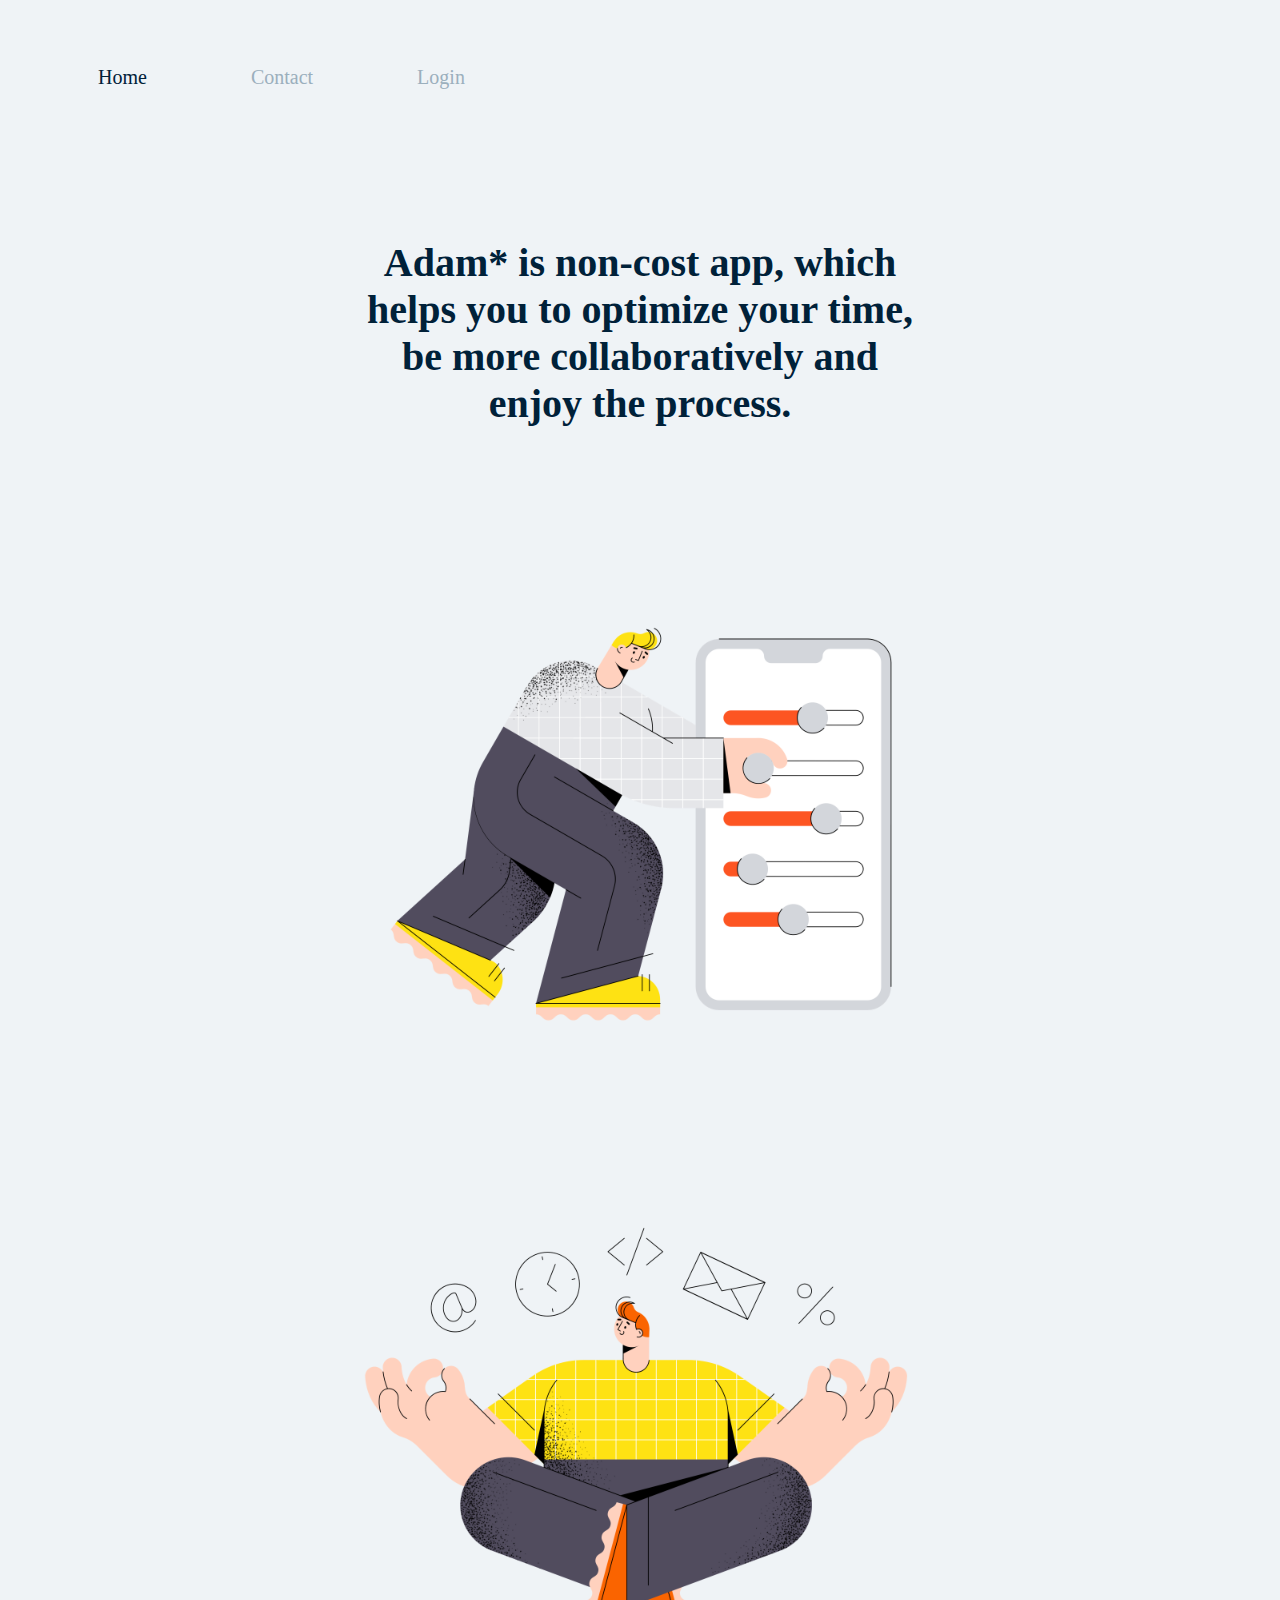
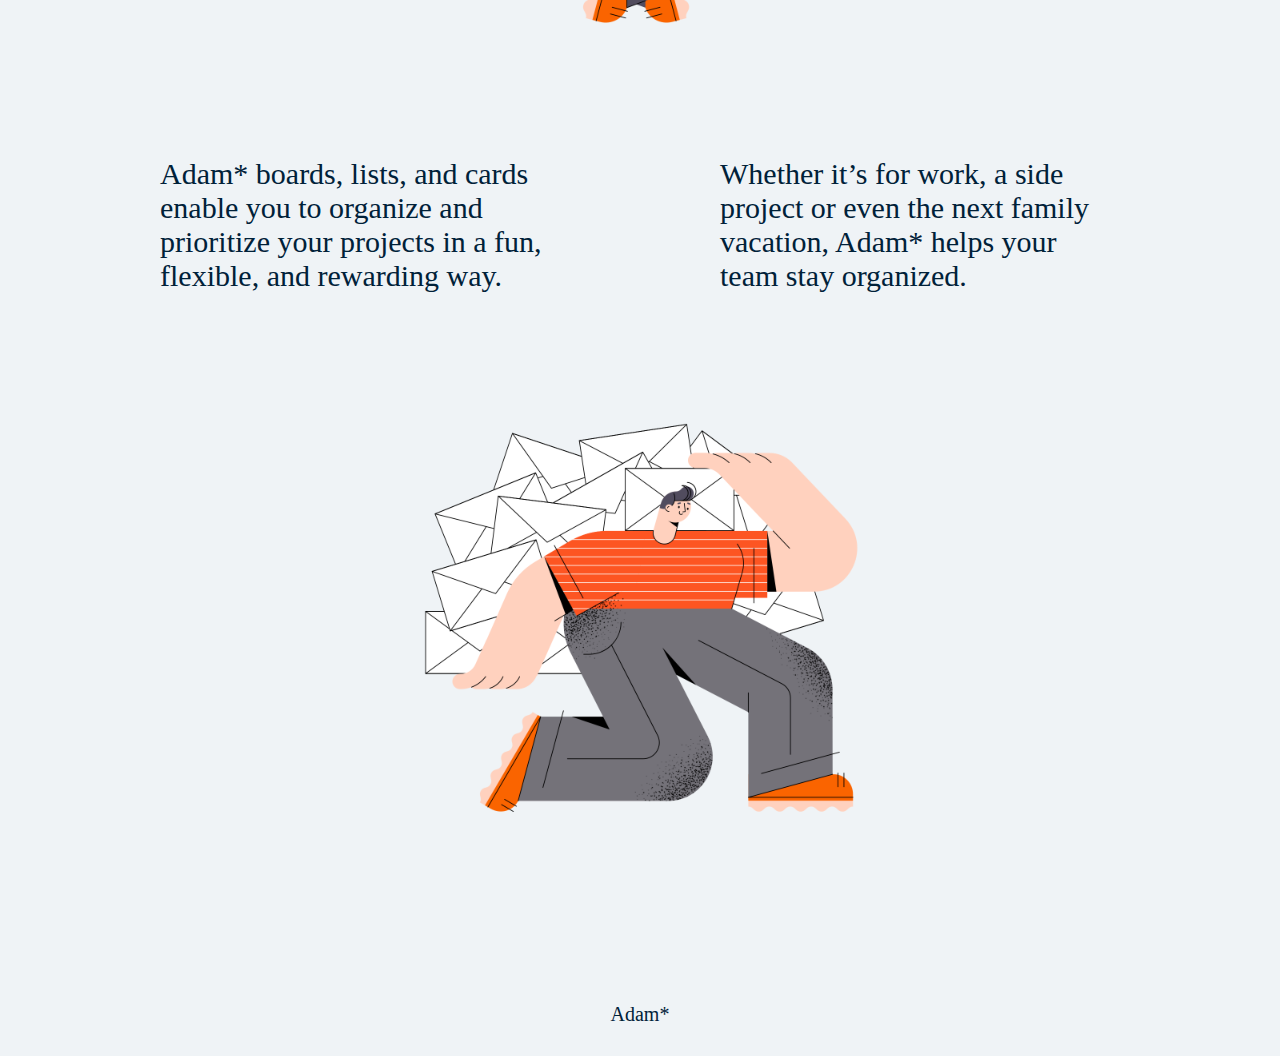
==== index.html @ afffb869 "Add files via upload" ====
<!DOCTYPE html>
<html>
<head>
  <title>Home</title>
  <link rel="stylesheet" type="text/css" href="3_Styles/style.css">
</head>
<body>
  <header>
    <nav>
      <ul>
        <li>Home</li>
        <li><a href="contact.html">Contact</a></li>
        <li><a href="login.html">Login</a></li>
      </ul>
    </nav>
  </header>
  <h1 class="head">Adam* is non-cost app, which helps you to optimize your time, be more collaboratively and enjoy the process.</h1>
  <div class="content">
    <img class="Ilus1" src="1_IMG/customize your experience.png" alt="1">
    <img class="ilus2" src="1_IMG/Home.png" alt="1">
    <p class="paragraph1">Adam* boards, lists, and cards enable you to organize and prioritize your projects in a fun, flexible, and rewarding way.</p>
    <p class="paragraph2">Whether it’s for work, a side project or even the next family vacation, Adam* helps your team stay organized.</p>
    <img class="ilus3" src="1_IMG/messages.png" alt="2">
  </div>
  <footer>Adam*</footer>
</body>
</html>
---- 3_Styles/style.css ----
.head {
	display: flex;
	justify-content: center;
	align-items: center;
	margin-right: 350px;
	margin-left: 350px;
	margin-top: 100px;
	margin-bottom: 100px;

}

.content {
	display: flex;
	flex-direction: row;
	flex-wrap: wrap;
	justify-content: center;
	align-items: center;
}


.paragraph1 {
	width: 400px;
	margin-right: 80px;
	margin-left: 80px;
	margin-right: 80px;
}

.paragraph2 {
	width: 400px;
	margin-left: 80px;
	margin-right: 80px;
}

.about {
	display: flex;
	justify-content: center;
	align-items: center;
	margin-top: 50px;
	margin-bottom: 50px;

}

input[type=submit], input[type=reset] {
  background-color: white;
  border: none;
  padding: 16px 32px;
  text-decoration: none;
  color: #002139;
  font-family: CircularStd-Medium;
  font-size: 20px;
  margin: 4px 10px;
  cursor: pointer;
  margin-top: 80px;

}

input[type=email], input[type=date] {
  background-color: none;
  border: none;
  padding: 16px 32px;
  text-decoration: none;
  color: #002139;
  font-family: CircularStd-Book;
  font-size: 20px;
  margin: 4px 2px;
  cursor: pointer;

}



input:hover {
  color: #CED5DA;
  cursor: none;
}

body {
	background-color: #EFF3F6;
	cursor: url("White-Pointer.png"), auto !important;
}

li {
	color: #002139;
	font-family: CircularStd-Book;
	font-size: 20px;
	display: inline-block;
	padding: 50px;

}

a {
	color: #9BAFBD;
	text-decoration: none;
	cursor: none;
}

a:hover {
  color: #CED5DA;
  cursor: none;
}

h1 {
	color: #002139;
	font-family: CircularStd-Bold;
	font-size: 40px;
	text-align: center;
}


p {
	color: #002139;
	font-family: CircularStd-Medium;
	font-size: 30px;
}


img {
	transition: all 1s;
	width: 800px
}

img:hover {
	transform: scale(1.1);
}

form {
	color: #002139;
    font-family: CircularStd-Medium;
    font-size: 20px;
	line-height: 120px;
	t

}

footer {
	color: #002139;
	font-family: CircularStd-Bold;
	font-size: 20px;
	text-align: center;
	margin-top: 80px;
	margin-bottom: 30px;
}
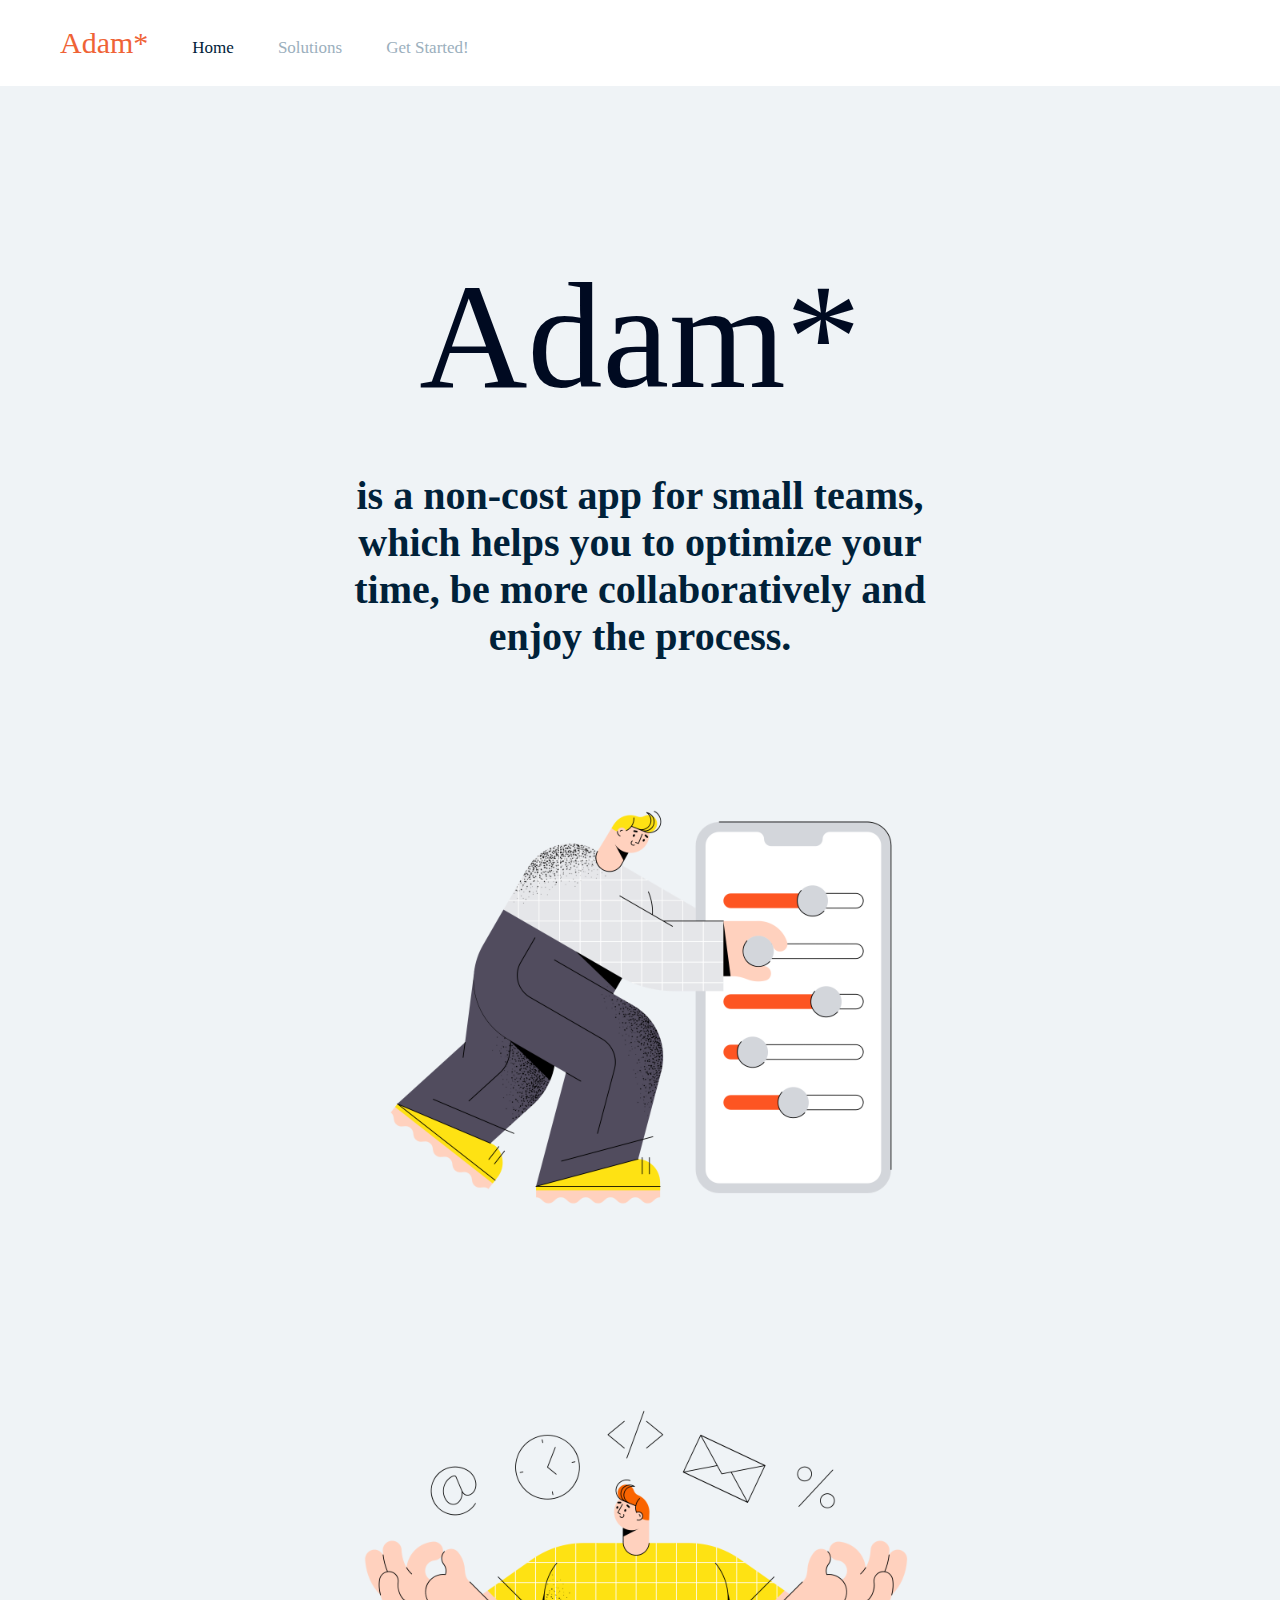
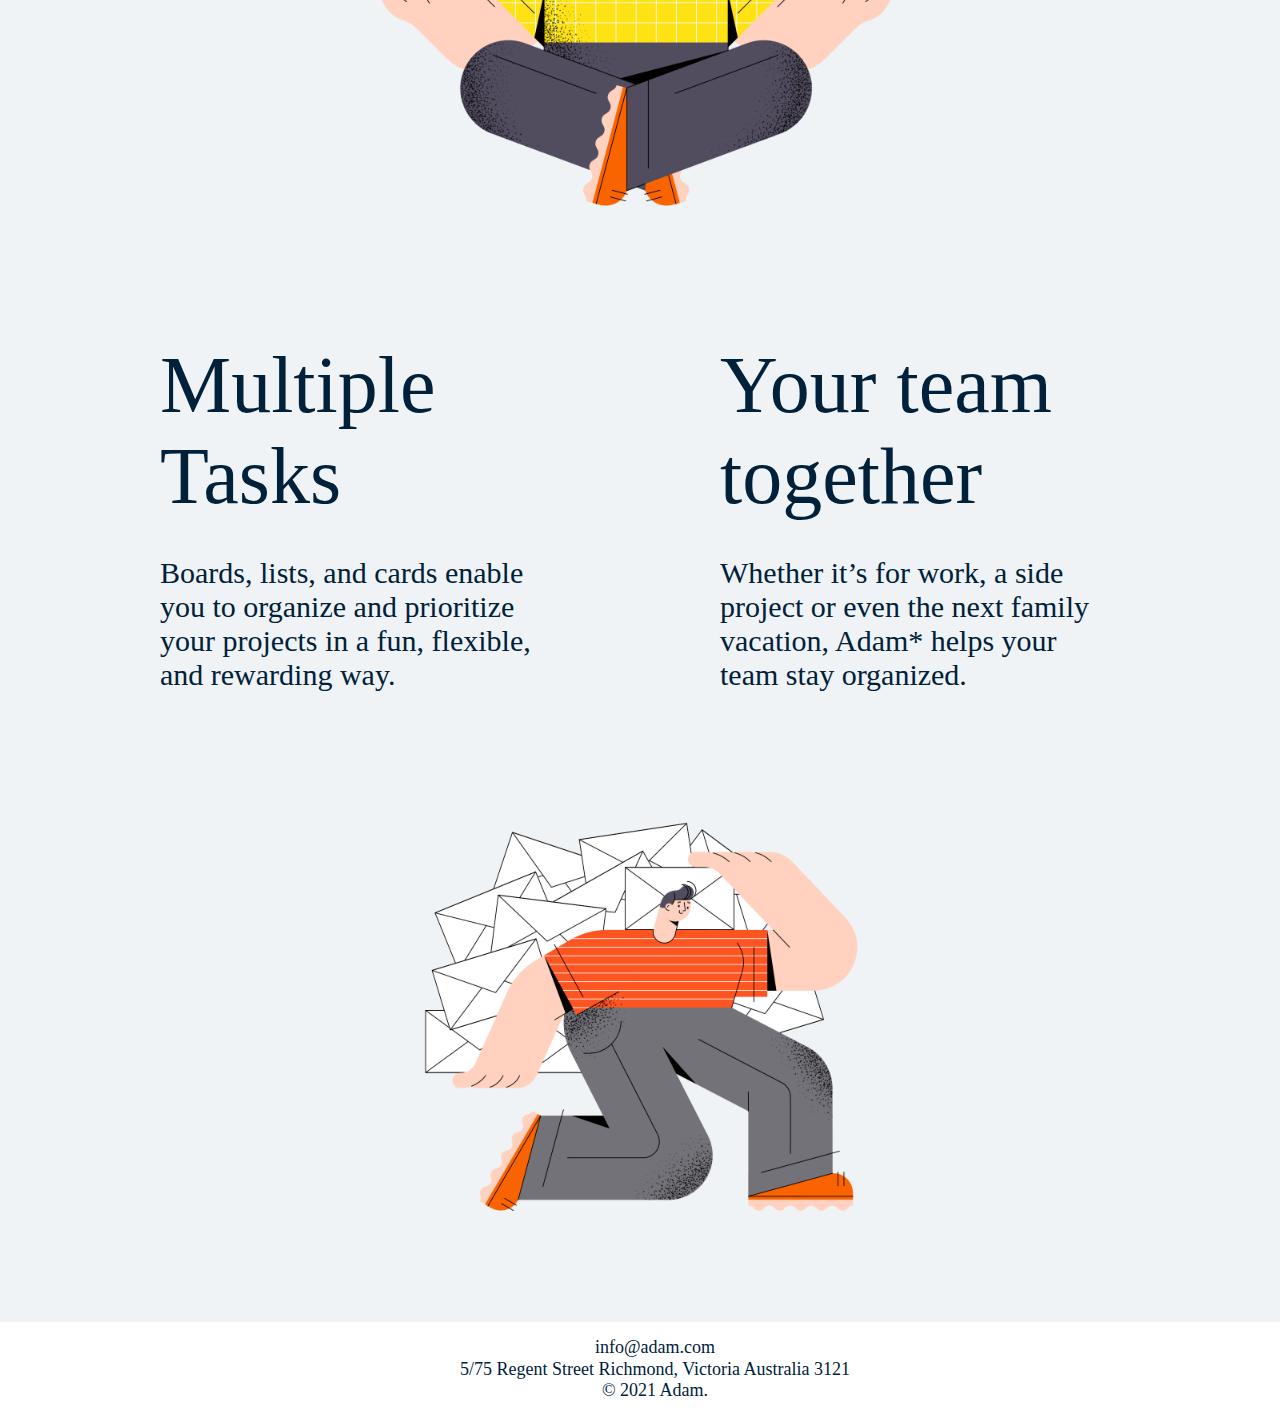
==== commit bff4e20f: "Add files via upload" ====
--- a/index.html
+++ b/index.html
@@ -9,20 +9,26 @@
   <header>
     <nav>
       <ul>
+      	<li><span id="adam2">Adam*</span></li>
         <li>Home</li>
-        <li><a href="contact.html">Contact</a></li>
-        <li><a href="login.html">Login</a></li>
+        <li><a href="contact.html">Solutions</a></li>
+        <li><a href="login.html">Get Started!</a></li>
       </ul>
     </nav>
   </header>
-  <h1 class="head">Adam* is non-cost app, which helps you to optimize your time, be more collaboratively and enjoy the process.</h1>
+  <p class="paragraph3"><span id="adam3">Adam*</span><p class="paragraph1">
+  <h1 class="head">is a non-cost app for small teams, which helps you to optimize your time, be more collaboratively and enjoy the process.</h1>
   <div class="content">
     <img class="Ilus1" src="1_IMG/customize your experience.png" alt="1">
     <img class="ilus2" src="1_IMG/Home.png" alt="1">
-    <p class="paragraph1">Adam* boards, lists, and cards enable you to organize and prioritize your projects in a fun, flexible, and rewarding way.</p>
-    <p class="paragraph2">Whether it’s for work, a side project or even the next family vacation, Adam* helps your team stay organized.</p>
+    <p class="paragraph1"><span id="adam">Multiple Tasks</span>
+    <br><br>
+    Boards, lists, and cards enable you to organize and prioritize your projects in a fun, flexible, and rewarding way.</p>
+    <p class="paragraph2"><span id="adam">Your team together</span>
+    <br><br>
+    Whether it’s for work, a side project or even the next family vacation, Adam* helps your team stay organized.</p>
     <img class="ilus3" src="1_IMG/messages.png" alt="2">
   </div>
-  <footer>Adam*</footer>
+  <footer>info@adam.com <br> 5/75 Regent Street Richmond, Victoria Australia 3121 <br> © 2021 Adam.</footer>
 </body>
 </html>--- a/3_Styles/style.css
+++ b/3_Styles/style.css
@@ -1,3 +1,7 @@
+body {
+   margin: 0;
+   padding: 0;
+}
 
 .head {
 	display: flex;
@@ -5,8 +9,19 @@
 	align-items: center;
 	margin-right: 350px;
 	margin-left: 350px;
-	margin-top: 100px;
-	margin-bottom: 100px;
+	margin-top: 0px;
+	margin-bottom: 50px;
+
+}
+
+.head2 {
+	display: flex;
+	justify-content: center;
+	align-items: center;
+	margin-right: 350px;
+	margin-left: 350px;
+	margin-top: 150px;
+	margin-bottom: 50px;
 
 }
 
@@ -32,17 +47,29 @@
 	margin-right: 80px;
 }
 
-.about {
-	display: flex;
-	justify-content: center;
-	align-items: center;
-	margin-top: 50px;
+.paragraph3 {
+	display: flex;
+	justify-content: center;
+	align-items: center;
+	margin-top: 250px;
 	margin-bottom: 50px;
-
-}
-
-input[type=submit], input[type=reset] {
-  background-color: white;
+}
+
+.paragraph4 {
+	width: 400px;
+    margin-top: 150px;
+	margin-right: 80px;
+	margin-left: 80px;
+	margin-right: 80px;
+}
+
+.Ilus5 {
+	margin-top: 100px;
+}
+
+
+input[type=reset] {
+  background-color: #EE5335;
   border: none;
   padding: 16px 32px;
   text-decoration: none;
@@ -51,11 +78,26 @@
   font-size: 20px;
   margin: 4px 10px;
   cursor: pointer;
-  margin-top: 80px;
-
-}
-
-input[type=email], input[type=date] {
+  margin-top: 20px;
+  margin-bottom: 100px;
+
+}
+
+input[type=submit] {
+  background-color: #EE5335;
+  border: none;
+  padding: 16px 32px;
+  text-decoration: none;
+  color: #002139;
+  font-family: CircularStd-Medium;
+  font-size: 20px;
+  margin: 4px 10px;
+  cursor: pointer;
+  margin-top: 50px;
+
+}
+
+input[type=email], input[type=name] {
   background-color: none;
   border: none;
   padding: 16px 32px;
@@ -63,7 +105,20 @@
   color: #002139;
   font-family: CircularStd-Book;
   font-size: 20px;
-  margin: 4px 2px;
+  margin: 0px 20px;
+  cursor: pointer;
+
+}
+
+input[type=date] {
+  background-color: none;
+  border: 2px solid #EE5335;
+  padding: 16px 32px;
+  text-decoration: none;
+  color: #002139;
+  font-family: CircularStd-Book;
+  font-size: 20px;
+  margin: 4px 8px;
   cursor: pointer;
 
 }
@@ -83,9 +138,9 @@
 li {
 	color: #002139;
 	font-family: CircularStd-Book;
-	font-size: 20px;
+	font-size: 17px;
 	display: inline-block;
-	padding: 50px;
+	padding: 10px 20px;
 
 }
 
@@ -128,17 +183,47 @@
 	color: #002139;
     font-family: CircularStd-Medium;
     font-size: 20px;
-	line-height: 120px;
+	line-height: 90px;
 	t
 
 }
 
+nav {
+	background-color: white;
+	width: 100%;
+	position: fixed;
+	top: 0;
+
+}
+
 footer {
 	color: #002139;
-	font-family: CircularStd-Bold;
-	font-size: 20px;
+	font-family: Canela-Medium;
+	font-size: 18px;
+	line-height: 1.2em;
 	text-align: center;
-	margin-top: 80px;
-	margin-bottom: 30px;
-}
-
+	background-color: white;
+	border: 15px solid white;
+	width: 100%;
+}
+
+#adam {
+	font-family: Canela-Medium;
+	font-size: 80px;
+}
+
+#adam2 {
+	font-family: Canela-Medium;
+	font-size: 30px;
+	color: #EF6336;
+}
+
+#adam3 {
+	font-family: Canela-Medium;
+	font-size: 150px;
+	color: #000a21;
+}
+
+
+
+
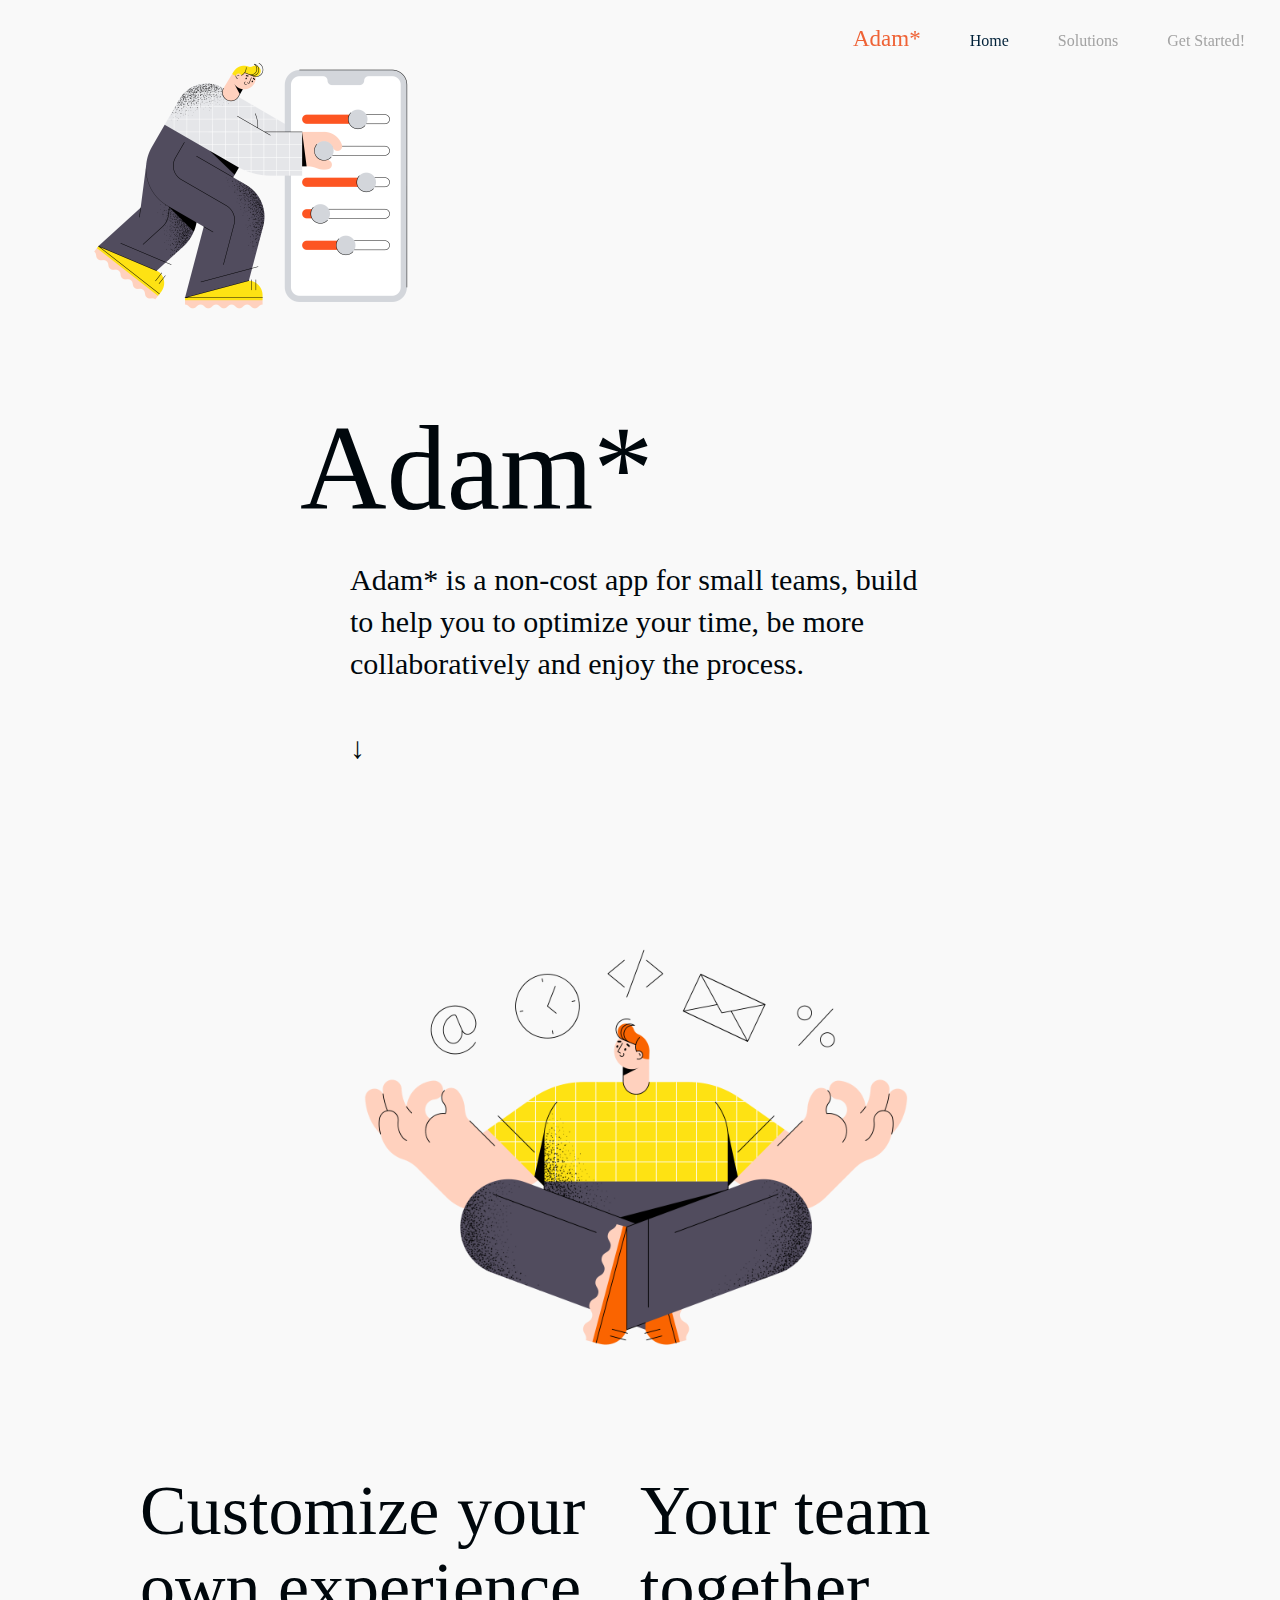
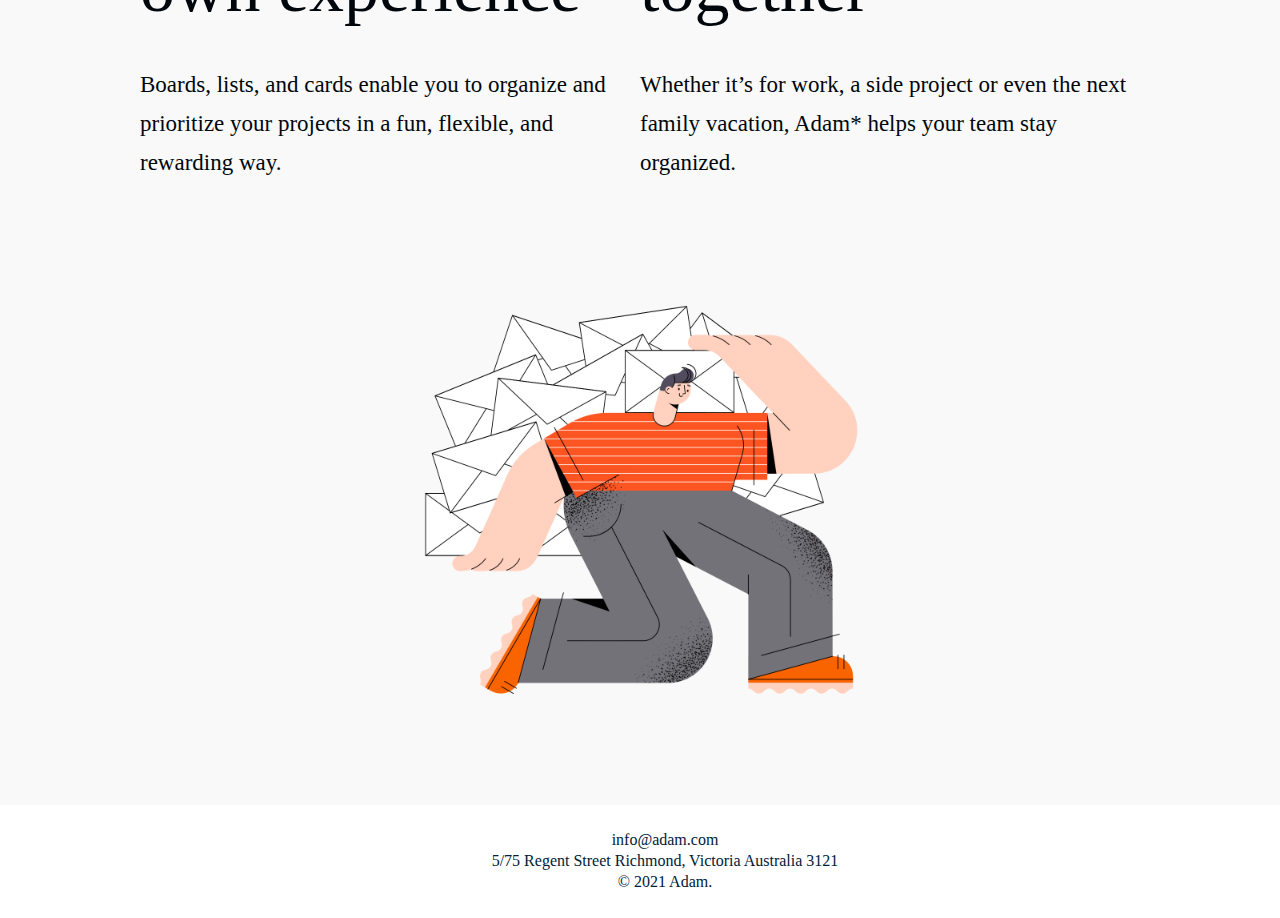
==== commit bf046ee5: "Add files via upload" ====
--- a/index.html
+++ b/index.html
@@ -9,26 +9,26 @@
   <header>
     <nav>
       <ul>
-      	<li><span id="adam2">Adam*</span></li>
+      	<li><a href="index.html"><span id="adam2">Adam*</span></a></li>
         <li>Home</li>
         <li><a href="contact.html">Solutions</a></li>
         <li><a href="login.html">Get Started!</a></li>
       </ul>
     </nav>
   </header>
-  <p class="paragraph3"><span id="adam3">Adam*</span><p class="paragraph1">
-  <h1 class="head">is a non-cost app for small teams, which helps you to optimize your time, be more collaboratively and enjoy the process.</h1>
+  <img class="Ilus1" src="1_IMG/customize your experience.png" alt="1">
+  <p class="paragraph2"><span id="adam3">Adam*</span></p>
+  <h1 class="head">Adam* is a non-cost app for small teams, build to help you to optimize your time, be more collaboratively and enjoy the process.<br><br>↓</h1>
   <div class="content">
-    <img class="Ilus1" src="1_IMG/customize your experience.png" alt="1">
     <img class="ilus2" src="1_IMG/Home.png" alt="1">
-    <p class="paragraph1"><span id="adam">Multiple Tasks</span>
+    <p class="paragraph1"><span id="adam">Customize your own experience</span>
     <br><br>
     Boards, lists, and cards enable you to organize and prioritize your projects in a fun, flexible, and rewarding way.</p>
-    <p class="paragraph2"><span id="adam">Your team together</span>
+    <p class="paragraph1"><span id="adam">Your team together</span>
     <br><br>
     Whether it’s for work, a side project or even the next family vacation, Adam* helps your team stay organized.</p>
     <img class="ilus3" src="1_IMG/messages.png" alt="2">
   </div>
-  <footer>info@adam.com <br> 5/75 Regent Street Richmond, Victoria Australia 3121 <br> © 2021 Adam.</footer>
+<footer>info@adam.com <br> 5/75 Regent Street Richmond, Victoria Australia 3121 <br> © 2021 Adam.</footer>
 </body>
 </html>--- a/3_Styles/style.css
+++ b/3_Styles/style.css
@@ -1,4 +1,6 @@
 body {
+   background-color: #f9f9f9;
+   cursor: url("White-Pointer.png"), auto !important;
    margin: 0;
    padding: 0;
 }
@@ -10,7 +12,8 @@
 	margin-right: 350px;
 	margin-left: 350px;
 	margin-top: 0px;
-	margin-bottom: 50px;
+	margin-bottom: 80px;
+	color: #00070c;
 
 }
 
@@ -20,9 +23,10 @@
 	align-items: center;
 	margin-right: 350px;
 	margin-left: 350px;
-	margin-top: 150px;
-	margin-bottom: 50px;
-
+	margin-top: 0px;
+	margin-bottom: 10px;
+	font-size: 55px;
+	font-family: NeueMachina-Regular;
 }
 
 .content {
@@ -35,47 +39,53 @@
 
 
 .paragraph1 {
-	width: 400px;
-	margin-right: 80px;
+	width: 500px;
+	line-height: 1.7;
+	color: #00070c;
+}
+
+
+.paragraph2 {
+	display: flex;
+	justify-content: left;
+	align-items: center;
+	margin-right: 300px;
+	margin-left: 300px;
+	margin-top: 00px;
+	margin-bottom: 0px;
+}
+
+.paragraph4 {
+	width: 550px;
+    margin-top: 150px;
+	margin-right: 10px;
 	margin-left: 80px;
-	margin-right: 80px;
-}
-
-.paragraph2 {
-	width: 400px;
-	margin-left: 80px;
-	margin-right: 80px;
-}
-
-.paragraph3 {
-	display: flex;
-	justify-content: center;
-	align-items: center;
-	margin-top: 250px;
-	margin-bottom: 50px;
-}
-
-.paragraph4 {
-	width: 400px;
-    margin-top: 150px;
-	margin-right: 80px;
-	margin-left: 80px;
-	margin-right: 80px;
 }
 
 .Ilus5 {
 	margin-top: 100px;
+}
+
+.Ilus4 {
+	margin-top: 70px;
+	width: 600px;
+}
+
+.Ilus1 {
+	width: 500px;
 }
 
 
 input[type=reset] {
   background-color: #EE5335;
   border: none;
+  border-radius: 4px;
   padding: 16px 32px;
   text-decoration: none;
-  color: #002139;
-  font-family: CircularStd-Medium;
+  color: #f9f9f9;
+  font-family: NeueMachina-light;
   font-size: 20px;
+  letter-spacing: 1px;
   margin: 4px 10px;
   cursor: pointer;
   margin-top: 20px;
@@ -85,44 +95,34 @@
 
 input[type=submit] {
   background-color: #EE5335;
-  border: none;
-  padding: 16px 32px;
+  border: 2px solid #EE5335; 
+  border-radius: 4px;
+  padding: 15px 70px;
   text-decoration: none;
+  color: #f9f9f9;
+  font-family: NeueMachina-light;
+  font-size: 20px;
+  letter-spacing: 1px;
+  margin: 4px 10px;
+  cursor: pointer;
+  margin-bottom: 300px;
+
+}
+
+input[type=email] {
+  background-color: none;
+  border: 2px solid #EE5335;
+  border-radius: 4px;
+  padding: 15px 105px;
+  text-decoration: none;
+  text-align: center;
   color: #002139;
-  font-family: CircularStd-Medium;
+  font-family: NeueMachina-light;
   font-size: 20px;
   margin: 4px 10px;
   cursor: pointer;
-  margin-top: 50px;
-
-}
-
-input[type=email], input[type=name] {
-  background-color: none;
-  border: none;
-  padding: 16px 32px;
-  text-decoration: none;
-  color: #002139;
-  font-family: CircularStd-Book;
-  font-size: 20px;
-  margin: 0px 20px;
-  cursor: pointer;
-
-}
-
-input[type=date] {
-  background-color: none;
-  border: 2px solid #EE5335;
-  padding: 16px 32px;
-  text-decoration: none;
-  color: #002139;
-  font-family: CircularStd-Book;
-  font-size: 20px;
-  margin: 4px 8px;
-  cursor: pointer;
-
-}
-
+
+}
 
 
 input:hover {
@@ -130,43 +130,40 @@
   cursor: none;
 }
 
-body {
-	background-color: #EFF3F6;
-	cursor: url("White-Pointer.png"), auto !important;
-}
 
 li {
 	color: #002139;
-	font-family: CircularStd-Book;
-	font-size: 17px;
+	font-family: NeueMachina-Regular;
+	font-size: 16px;
 	display: inline-block;
-	padding: 10px 20px;
-
+	padding: 10px 10px;
+	margin-right: 25px;
 }
 
 a {
-	color: #9BAFBD;
+	color: #a3a3a3;
 	text-decoration: none;
-	cursor: none;
 }
 
 a:hover {
-  color: #CED5DA;
-  cursor: none;
+  color: #EF6336;
 }
 
 h1 {
-	color: #002139;
-	font-family: CircularStd-Bold;
-	font-size: 40px;
-	text-align: center;
+	color: #00070c;
+	font-family: NeueMachina-Regular;
+	font-weight: 100;
+	font-size: 30px;
+	line-height: 1.4;
+	text-align: left;
 }
 
 
 p {
-	color: #002139;
-	font-family: CircularStd-Medium;
-	font-size: 30px;
+	color: #00070c;
+	font-family: NeueMachina-Regular;
+	line-height: 1.5;
+	font-size: 23px;
 }
 
 
@@ -180,50 +177,56 @@
 }
 
 form {
+	margin-right: 350px;
+	margin-left: 350px;
 	color: #002139;
     font-family: CircularStd-Medium;
     font-size: 20px;
 	line-height: 90px;
-	t
-
 }
 
 nav {
-	background-color: white;
 	width: 100%;
 	position: fixed;
+	text-align: right;
 	top: 0;
-
 }
 
 footer {
 	color: #002139;
-	font-family: Canela-Medium;
-	font-size: 18px;
-	line-height: 1.2em;
+	font-family: NeueMachina-Regular;
+	font-size: 16px;
+	line-height: 1.3;
 	text-align: center;
 	background-color: white;
-	border: 15px solid white;
+	border: 25px solid white;
 	width: 100%;
 }
 
 #adam {
-	font-family: Canela-Medium;
-	font-size: 80px;
+	font-family: NeueMachina-Regular;
+	font-size: 70px;
+	line-height: 1.1;
+	color: #00070c;
 }
 
 #adam2 {
-	font-family: Canela-Medium;
-	font-size: 30px;
+	font-family: NeueMachina-Bold;
+	font-size: 23px;
 	color: #EF6336;
 }
 
 #adam3 {
-	font-family: Canela-Medium;
-	font-size: 150px;
-	color: #000a21;
-}
-
-
-
-
+	font-family: NeueMachina-Bold;
+	text-align: left;
+	font-size: 120px;
+	color: #00070c;
+}
+
+#adam3:hover {
+	font-family: NeueMachina-Ultrabold; 
+}
+
+
+
+
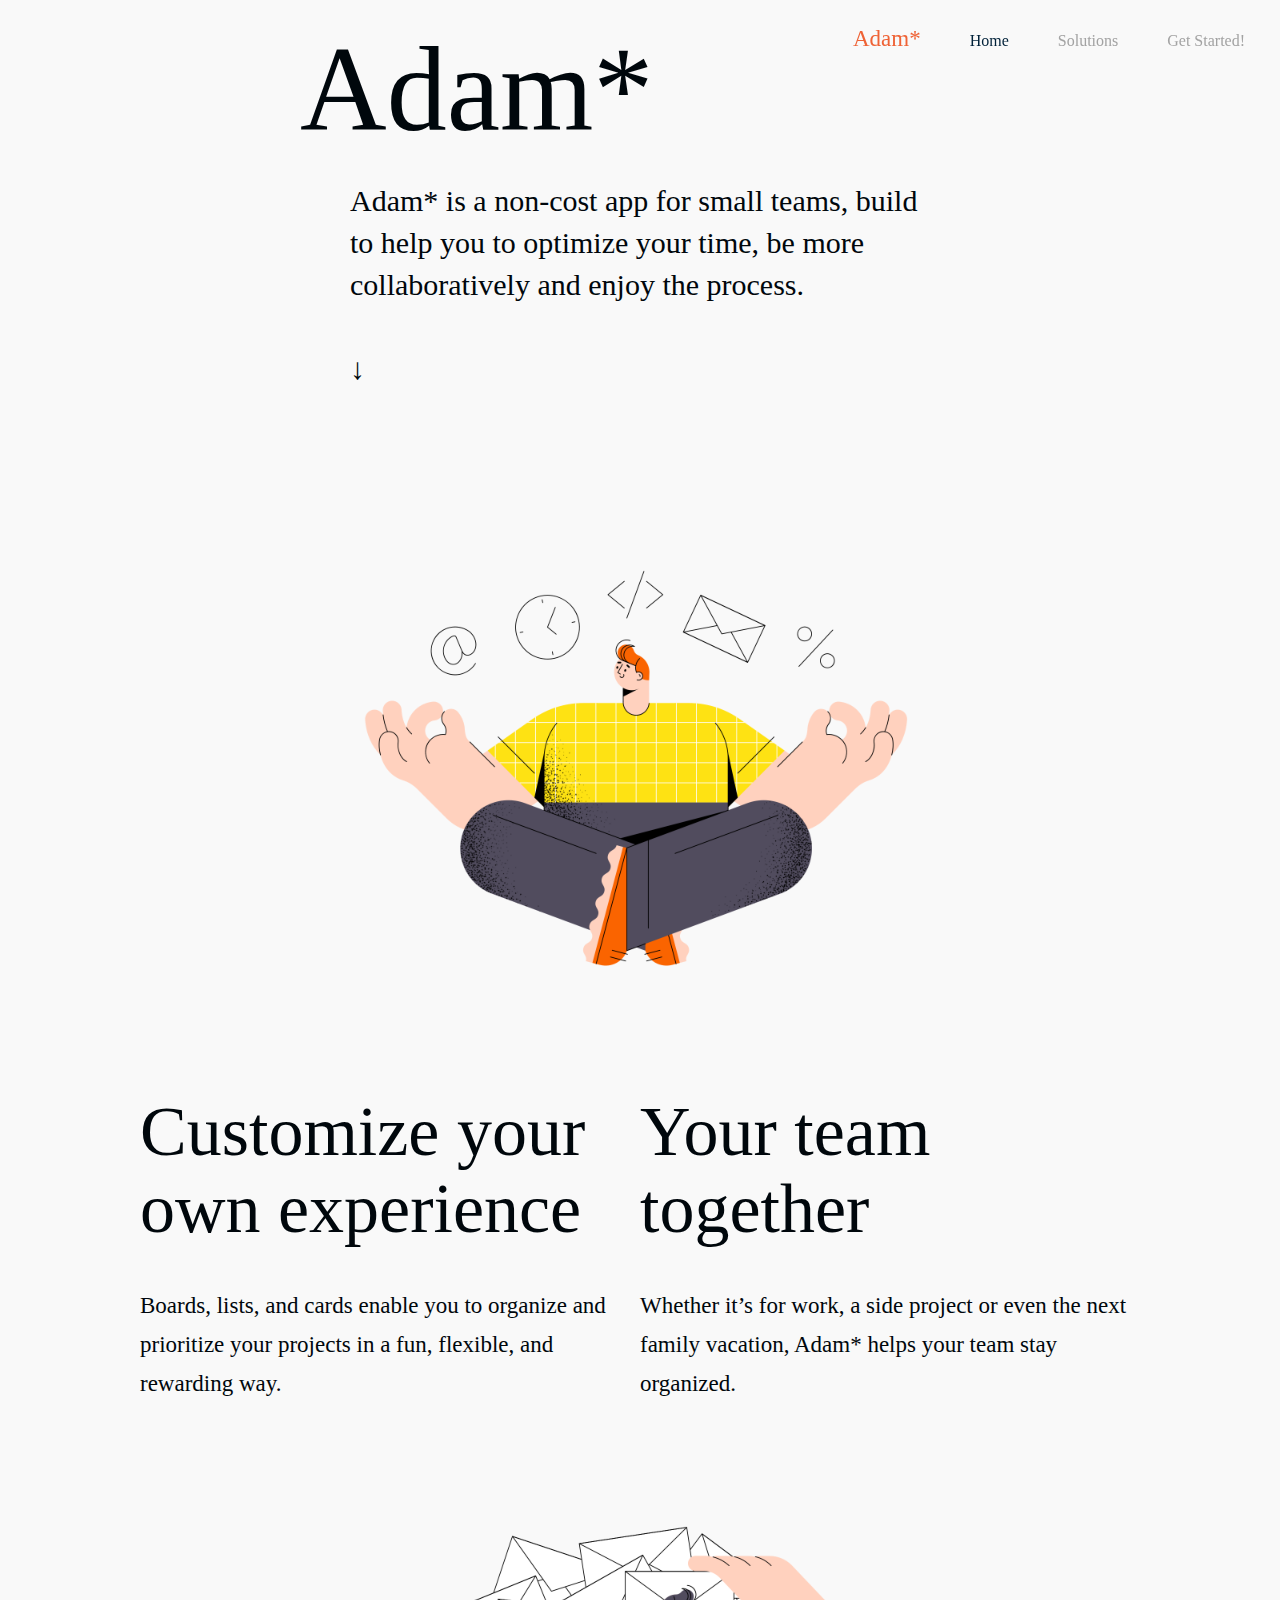
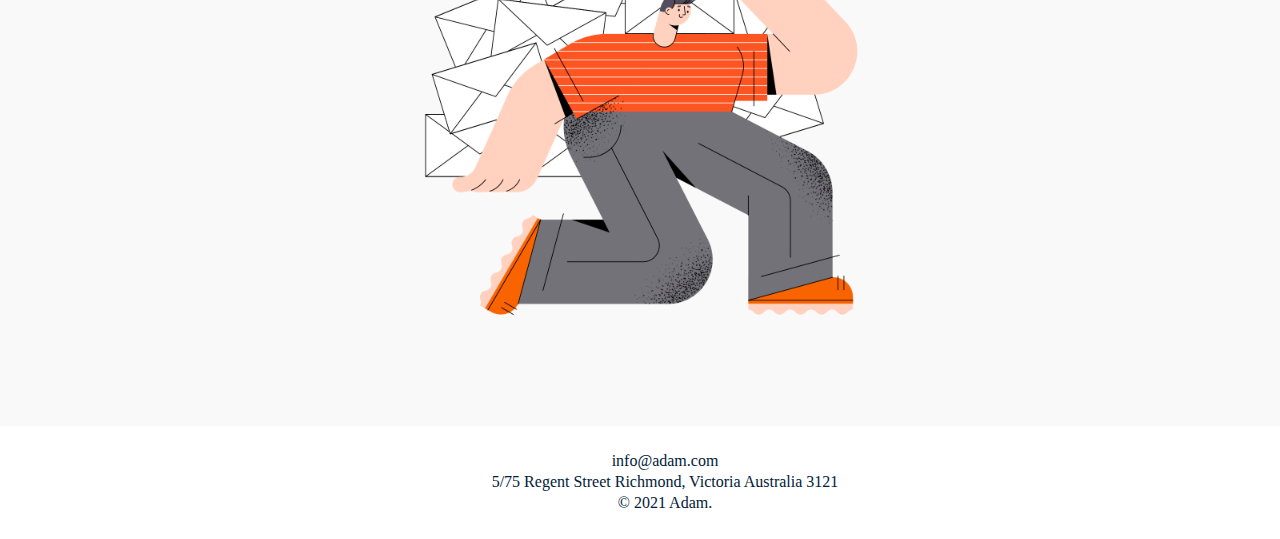
==== commit 3cb6d349: "Add files via upload" ====
--- a/index.html
+++ b/index.html
@@ -16,7 +16,6 @@
       </ul>
     </nav>
   </header>
-  <img class="Ilus1" src="1_IMG/customize your experience.png" alt="1">
   <p class="paragraph2"><span id="adam3">Adam*</span></p>
   <h1 class="head">Adam* is a non-cost app for small teams, build to help you to optimize your time, be more collaboratively and enjoy the process.<br><br>↓</h1>
   <div class="content">
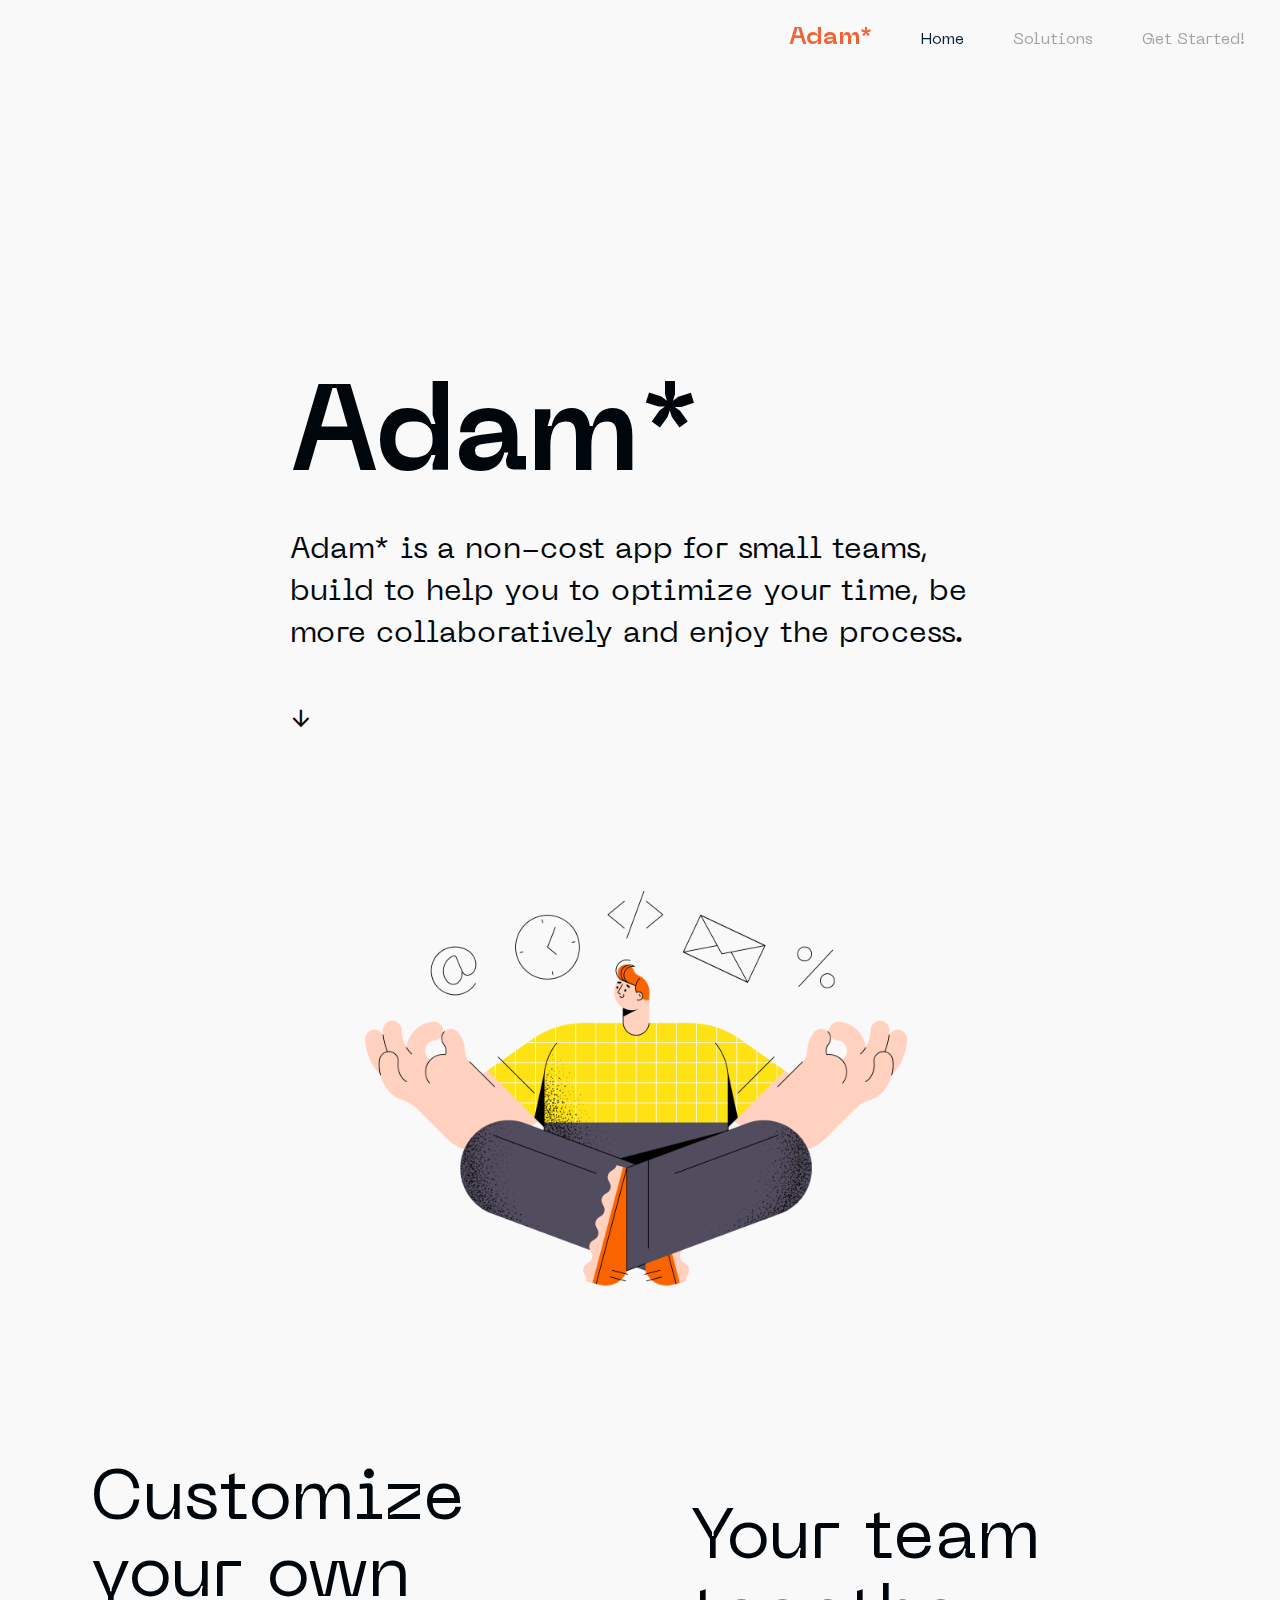
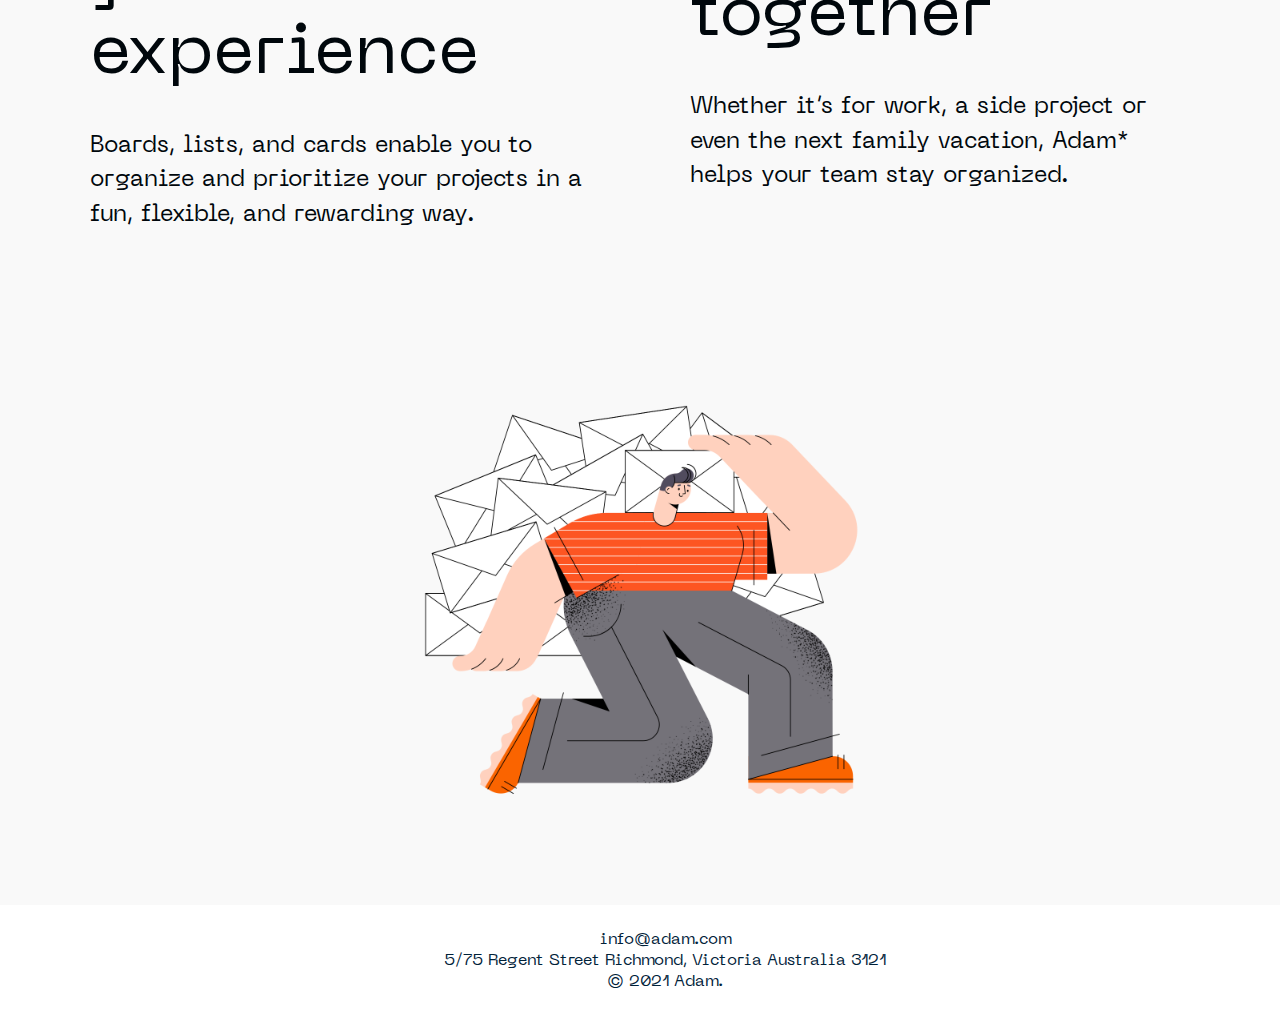
==== commit c33addfb: "Add files via upload" ====
--- a/index.html
+++ b/index.html
@@ -16,8 +16,9 @@
       </ul>
     </nav>
   </header>
+  <div class="content">
   <p class="paragraph2"><span id="adam3">Adam*</span></p>
-  <h1 class="head">Adam* is a non-cost app for small teams, build to help you to optimize your time, be more collaboratively and enjoy the process.<br><br>↓</h1>
+  <h1 class="paragraph3">Adam* is a non-cost app for small teams, build to help you to optimize your time, be more collaboratively and enjoy the process.<br><br>↓</h1></div>
   <div class="content">
     <img class="ilus2" src="1_IMG/Home.png" alt="1">
     <p class="paragraph1"><span id="adam">Customize your own experience</span>
--- a/3_Styles/style.css
+++ b/3_Styles/style.css
@@ -1,33 +1,58 @@
 body {
    background-color: #f9f9f9;
-   cursor: url("White-Pointer.png"), auto !important;
    margin: 0;
    padding: 0;
 }
 
-.head {
-	display: flex;
-	justify-content: center;
-	align-items: center;
-	margin-right: 350px;
-	margin-left: 350px;
-	margin-top: 0px;
-	margin-bottom: 80px;
-	color: #00070c;
-
-}
-
-.head2 {
-	display: flex;
-	justify-content: center;
-	align-items: center;
-	margin-right: 350px;
-	margin-left: 350px;
-	margin-top: 0px;
-	margin-bottom: 10px;
-	font-size: 55px;
-	font-family: NeueMachina-Regular;
-}
+@font-face {
+    font-family: 'NeueMachina';
+    font-weight: 100;
+    font-style: normal;
+    src: url('2_Font/NeueMachina-Ultralight.woff') format('woff');
+}
+
+@font-face {
+    font-family: 'NeueMachina';
+    font-weight: 200;
+    font-style: normal;
+    src: url('2_Font/NeueMachina-Light.woff') format('woff');
+}
+
+@font-face {
+    font-family: 'NeueMachina';
+    font-weight: 300;
+    font-style: normal;
+    src: url('2_Font/NeueMachina-Regular.woff') format('woff');
+}
+
+@font-face {
+    font-family: 'NeueMachina';
+    font-weight: 400;
+    font-style: normal;
+    src: url('2_Font/NeueMachina-Medium.woff') format('woff');
+}
+
+@font-face {
+    font-family: 'NeueMachina';
+    font-weight: 500;
+    font-style: normal;
+    src: url('2_Font/NeueMachina-Bold.woff') format('woff');
+}
+
+@font-face {
+    font-family: 'NeueMachina';
+    font-weight: 600;
+    font-style: normal;
+    src: url('2_Font/NeueMachina-Ultrabold.woff') format('woff');
+}
+
+@font-face {
+    font-family: 'NeueMachina';
+    font-weight: 700;
+    font-style: normal;
+    src: url('2_Font/NeueMachina-Black.woff') format('woff');
+}
+
 
 .content {
 	display: flex;
@@ -40,7 +65,8 @@
 
 .paragraph1 {
 	width: 500px;
-	line-height: 1.7;
+	line-height: 1.5;
+	padding: 50px;
 	color: #00070c;
 }
 
@@ -49,10 +75,16 @@
 	display: flex;
 	justify-content: left;
 	align-items: center;
-	margin-right: 300px;
-	margin-left: 300px;
-	margin-top: 00px;
-	margin-bottom: 0px;
+    width: 700px;
+	padding: 0px 50px;
+	margin-top: 350px;
+	margin-bottom: -20px;
+}
+
+.paragraph3 {
+	width: 700px;
+	padding: 0px 50px;
+    margin-bottom: 50px;
 }
 
 .paragraph4 {
@@ -62,17 +94,27 @@
 	margin-left: 80px;
 }
 
+.paragraph5 {
+	display: flex;
+	justify-content: center;
+	align-items: center;
+    width: 1000px;
+	padding: 0px 30px;
+	margin-bottom: 15px;
+}
+
+
+.Ilus1 {
+	width: 500px;
+}
+
+.Ilus4 {
+	margin-top: 60px;
+	width: 600px;
+}
+
 .Ilus5 {
 	margin-top: 100px;
-}
-
-.Ilus4 {
-	margin-top: 70px;
-	width: 600px;
-}
-
-.Ilus1 {
-	width: 500px;
 }
 
 
@@ -83,7 +125,8 @@
   padding: 16px 32px;
   text-decoration: none;
   color: #f9f9f9;
-  font-family: NeueMachina-light;
+  font-family: NeueMachina;
+  font-weight: 200;
   font-size: 20px;
   letter-spacing: 1px;
   margin: 4px 10px;
@@ -100,7 +143,8 @@
   padding: 15px 70px;
   text-decoration: none;
   color: #f9f9f9;
-  font-family: NeueMachina-light;
+  font-family: NeueMachina;
+  font-weight: 200;
   font-size: 20px;
   letter-spacing: 1px;
   margin: 4px 10px;
@@ -117,7 +161,8 @@
   text-decoration: none;
   text-align: center;
   color: #002139;
-  font-family: NeueMachina-light;
+  font-family: NeueMachina;
+  font-weight: 200;
   font-size: 20px;
   margin: 4px 10px;
   cursor: pointer;
@@ -133,8 +178,9 @@
 
 li {
 	color: #002139;
-	font-family: NeueMachina-Regular;
-	font-size: 16px;
+	font-family: NeueMachina;
+	font-weight: 300;
+	font-size: 1em;
 	display: inline-block;
 	padding: 10px 10px;
 	margin-right: 25px;
@@ -151,8 +197,8 @@
 
 h1 {
 	color: #00070c;
-	font-family: NeueMachina-Regular;
-	font-weight: 100;
+	font-family: NeueMachina;
+	font-weight: 300;
 	font-size: 30px;
 	line-height: 1.4;
 	text-align: left;
@@ -161,7 +207,8 @@
 
 p {
 	color: #00070c;
-	font-family: NeueMachina-Regular;
+	font-family: NeueMachina;
+	font-weight: 300;
 	line-height: 1.5;
 	font-size: 23px;
 }
@@ -180,7 +227,6 @@
 	margin-right: 350px;
 	margin-left: 350px;
 	color: #002139;
-    font-family: CircularStd-Medium;
     font-size: 20px;
 	line-height: 90px;
 }
@@ -194,7 +240,8 @@
 
 footer {
 	color: #002139;
-	font-family: NeueMachina-Regular;
+	font-family: NeueMachina;
+	font-weight: 300;
 	font-size: 16px;
 	line-height: 1.3;
 	text-align: center;
@@ -204,29 +251,40 @@
 }
 
 #adam {
-	font-family: NeueMachina-Regular;
+	font-family: NeueMachina;
+	font-weight: 300;
 	font-size: 70px;
 	line-height: 1.1;
 	color: #00070c;
 }
 
 #adam2 {
-	font-family: NeueMachina-Bold;
-	font-size: 23px;
+	font-family: NeueMachina;
+	font-weight: 500;
+	font-size: 1.5em;
 	color: #EF6336;
 }
 
 #adam3 {
-	font-family: NeueMachina-Bold;
-	text-align: left;
+	font-family: NeueMachina;
+	font-weight: 500;
 	font-size: 120px;
 	color: #00070c;
 }
 
 #adam3:hover {
-	font-family: NeueMachina-Ultrabold; 
-}
-
-
-
-
+	font-family: NeueMachina;
+	font-weight: 700; 
+}
+
+#adam4 {
+	font-family: NeueMachina;
+	font-weight: 300;
+	font-size: 55px;
+	line-height: 1.1;
+	color: #00070c;
+}
+
+
+
+
